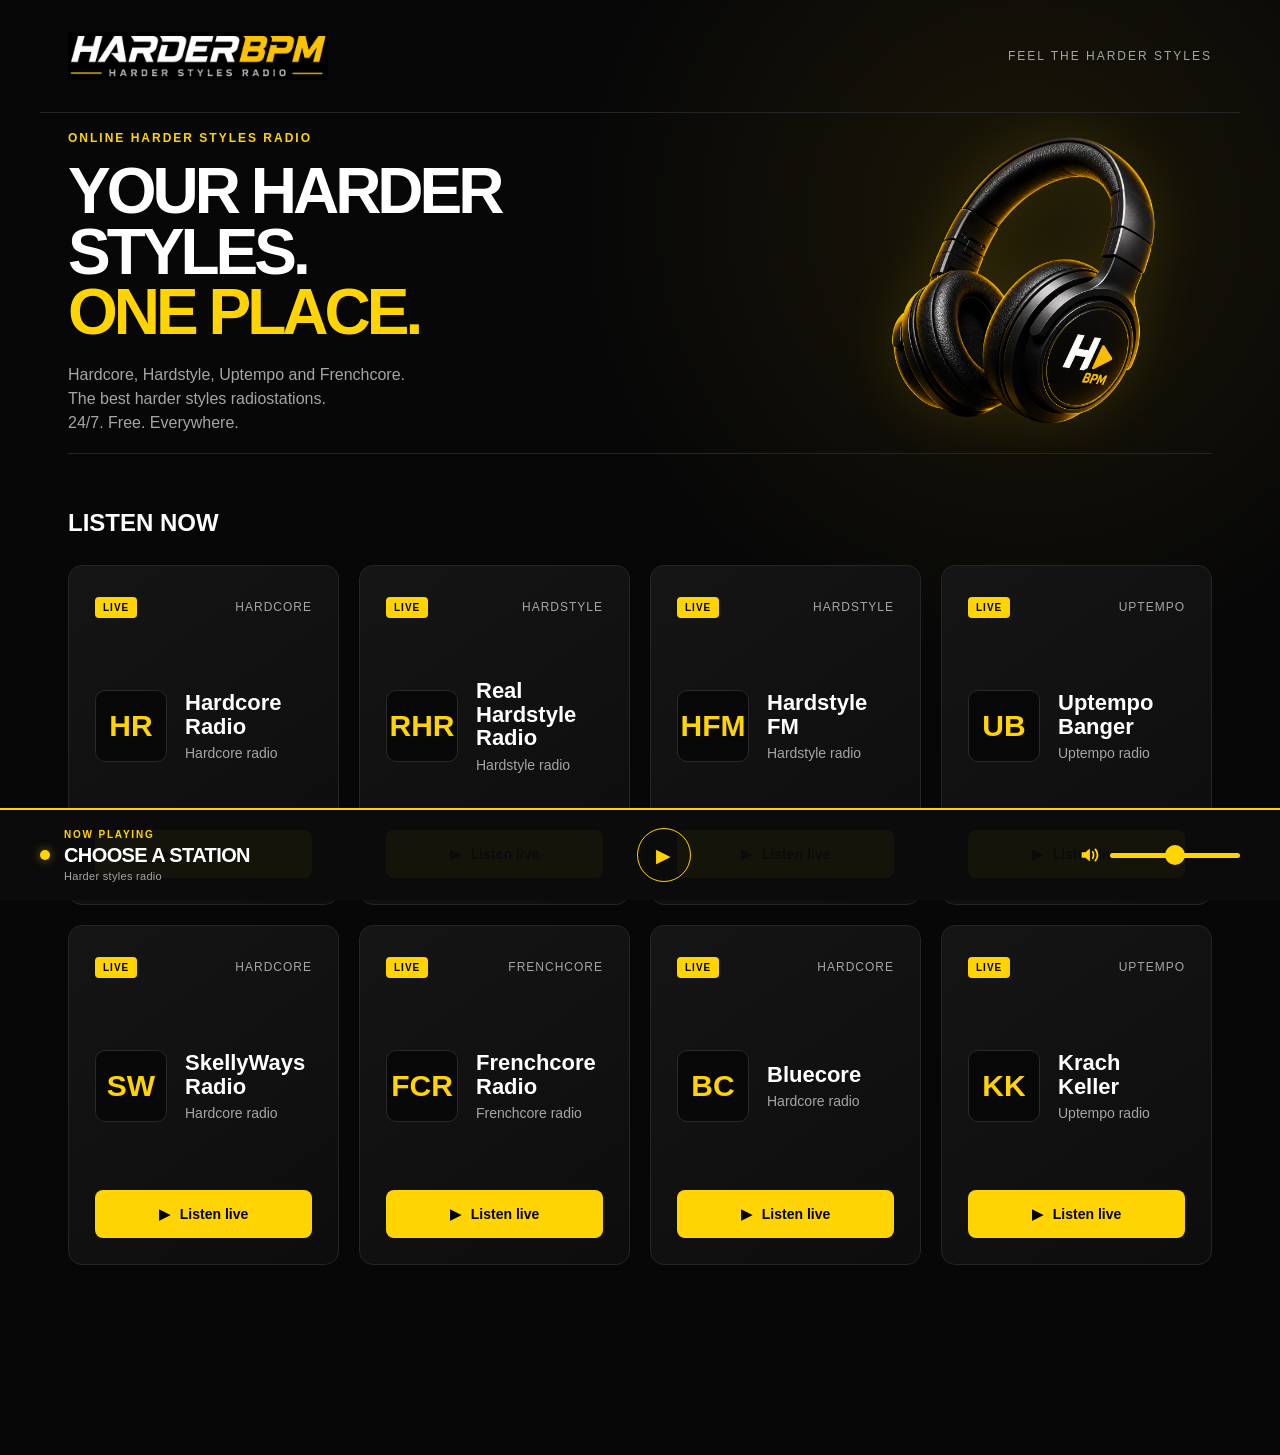
==== index.html @ 5aee7e1a "Update index.html" ====
<!DOCTYPE html>
<html lang="en">
<head>
  <meta charset="UTF-8">
  <meta name="viewport" content="width=device-width, initial-scale=1.0">

  <link rel="icon" type="image/png" sizes="32x32" href="/favicon-32x32.png">
  <link rel="apple-touch-icon" sizes="180x180" href="/apple-touch-icon.png">

  <title>HarderBPM – Harder Styles Radio</title>

  <link rel="stylesheet" href="style.css?dev=1">
</head>

<body>

  <header class="site-header">
<a href="/" class="logo">
  <img src="harderbpm-logo.png" alt="HarderBPM">
</a>

    <div class="tagline">
      Feel the harder styles
    </div>
  </header>


  <main>

   <section class="hero">

  <div class="hero-content">

    <div class="hero-text-block">

      <p class="eyebrow">
        ONLINE HARDER STYLES RADIO
      </p>

      <h1>
        YOUR HARDER STYLES.<br>
        <span>ONE PLACE.</span>
      </h1>

      <p class="hero-text">
        Hardcore, Hardstyle, Uptempo and Frenchcore.<br>
        The best harder styles radiostations.<br>
        24/7. Free. Everywhere.
      </p>

    </div>


    <div class="hero-image">
      <img
        src="koptelefoon-hero.png"
        alt=""
        aria-hidden="true"
      >
    </div>

  </div>

</section>


    <section class="stations">

      <h2>Listen now</h2>

      <div id="station-list">
        <!-- Stations worden hier door app.js geplaatst -->
      </div>

    </section>

  </main>


<div class="player" id="player">

  <div class="player-info">
    <div class="player-live-dot"></div>

    <div class="player-text">
      <div class="player-label">NOW PLAYING</div>
      <div id="player-station-name">Choose a station</div>
      <div id="player-station-genre" class="player-genre">
        Harder styles radio
      </div>
    </div>
  </div>

  <div class="player-controls">

    <button
      id="player-button"
      class="player-button"
      type="button"
      aria-label="Play or pause stream"
    >
      ▶
    </button>

  </div>

  <div class="player-volume">

    <span class="volume-icon" aria-hidden="true">
  <svg viewBox="0 0 24 24">
    <path d="M4 9v6h4l5 4V5L8 9H4z"/>
    <path d="M16 8.5c1.3 1.3 1.3 5.7 0 7"
          fill="none"
          stroke="currentColor"
          stroke-width="2"
          stroke-linecap="round"/>
    <path d="M19 6c3 3 3 9 0 12"
          fill="none"
          stroke="currentColor"
          stroke-width="2"
          stroke-linecap="round"/>
  </svg>
</span>

    <input
      id="volume-slider"
      type="range"
      min="0"
      max="1"
      step="0.05"
      value="0.5"
      aria-label="Volume"
    >

  </div>

  <audio id="audio-player"></audio>

</div>


  <script src="app.js?dev=1"></script>

</body>
</html>
---- style.css ----
/* =========================
   HarderBPM - Base
========================= */

* {
  box-sizing: border-box;
  margin: 0;
  padding: 0;
}

:root {
  --background: #070707;
  --surface: #111111;
  --surface-light: #181818;
  --text: #ffffff;
  --muted: #a5a5a5;
  --yellow: #ffd400;
  --border: #252525;
}

html {
  background: var(--background);
}

body {
  min-height: 100vh;
  background:
    radial-gradient(circle at 80% 15%, rgba(255, 212, 0, 0.08), transparent 28%),
    var(--background);

  color: var(--text);
  font-family: Arial, Helvetica, sans-serif;

  padding-bottom: 110px;
}


/* =========================
   Header
========================= */

.site-header {
  max-width: 1200px;
  margin: 0 auto;
  padding: 32px 28px;

  display: flex;
  align-items: center;
  justify-content: space-between;

  border-bottom: 1px solid var(--border);
}

.logo {
  display: inline-flex;
  align-items: center;
}

.logo img {
  display: block;
  width: 260px;
  max-width: 42vw;
  height: auto;
}

.tagline {
  color: var(--muted);
  font-size: 12px;
  text-transform: uppercase;
  letter-spacing: 2px;
}


/* =========================
   Main
========================= */

main {
  max-width: 1200px;
  margin: 0 auto;
  padding: 0 28px;
}


/* =========================
   Hero
========================= */

.hero {
  position: relative;
  min-height: 340px;
  overflow: hidden;

  border-bottom: 1px solid var(--border);
}

.hero-content {
  min-height: 340px;

  display: grid;
  grid-template-columns: minmax(0, 1.1fr) minmax(280px, 0.9fr);
  align-items: center;
  gap: 20px;
}

.hero-text-block {
  position: relative;
  z-index: 2;
}

.eyebrow {
  color: var(--yellow);

  font-size: 12px;
  font-weight: 700;
  letter-spacing: 2px;

  margin-bottom: 16px;
}

.hero h1 {
  max-width: 640px;

  font-size: clamp(40px, 5vw, 64px);
  line-height: 0.95;

  text-transform: uppercase;
  letter-spacing: -4px;

  margin-bottom: 20px;
}

.hero h1 span {
  color: var(--yellow);
}

.hero-text {
  color: var(--muted);

  max-width: 520px;

  font-size: 16px;
  line-height: 1.5;
}

.hero-image {
  height: 340px;

  display: flex;
  align-items: center;
  justify-content: flex-end;

  overflow: hidden;
}

.hero-image img {
  display: block;

  width: min(440px, 100%);
  height: auto;

  object-fit: contain;

  filter: drop-shadow(0 0 30px rgba(255, 212, 0, 0.12));
}
/* =========================
   Stations
========================= */

.stations {
  padding: 55px 0 80px;
}

.stations h2 {
  font-size: 24px;
  text-transform: uppercase;
  margin-bottom: 28px;
}

#station-list {
  display: grid;

  grid-template-columns:
    repeat(auto-fill, minmax(220px, 1fr));

  gap: 20px;
}


/* =========================
   Player
========================= */

.player {
  position: fixed;

  left: 0;
  right: 0;
  bottom: 0;

  min-height: 90px;

  padding: 18px max(28px, calc((100vw - 1200px) / 2));

  background: rgba(12, 12, 12, 0.96);

  border-top: 2px solid var(--yellow);

  display: flex;
  align-items: center;
  justify-content: space-between;

  z-index: 100;
}

.player-info {
  display: flex;
  align-items: center;
  gap: 14px;
}

.player-live-dot {
  width: 10px;
  height: 10px;

  flex-shrink: 0;

  background: var(--yellow);
  border-radius: 50%;

  box-shadow: 0 0 10px rgba(255, 212, 0, 0.5);
}

.player-label {
  color: var(--yellow);

  font-size: 10px;
  font-weight: 900;

  text-transform: uppercase;
  letter-spacing: 1.8px;

  margin-bottom: 5px;
}

#player-station-name {
  color: #ffffff;

  font-size: 20px;
  font-weight: 900;

  line-height: 1;
  letter-spacing: -0.6px;
  text-transform: uppercase;
}

.player-genre {
  color: var(--muted);

  font-size: 11px;
  font-weight: 400;

  margin-top: 5px;
  letter-spacing: 0.3px;
}

.player-button {
  width: 54px;
  height: 54px;

  border-radius: 50%;

  border: 1px solid var(--yellow);

  background: transparent;
  color: var(--yellow);

  font-size: 19px;

  cursor: pointer;
}

/* =========================
   Volume slider
========================= */

.volume-icon {
  width: 22px;
  height: 22px;

  display: flex;
  align-items: center;
  justify-content: center;

  color: var(--yellow);
}

.volume-icon svg {
  width: 100%;
  height: 100%;
  fill: currentColor;
}

.player-volume {
  display: flex;
  align-items: center;
  gap: 10px;
}

.volume-icon {
  font-size: 15px;
}

#volume-slider {
  width: 130px;
  height: 5px;

  appearance: none;
  -webkit-appearance: none;

  background: #333333;
  border-radius: 999px;

  cursor: pointer;
  outline: none;
}

/* Chrome / Edge / Safari */

#volume-slider::-webkit-slider-runnable-track {
  height: 5px;
  background: var(--yellow);
  border-radius: 999px;
}

#volume-slider::-webkit-slider-thumb {
  -webkit-appearance: none;
  appearance: none;

  width: 20px;
  height: 20px;

  margin-top: -7.5px;

  border: 0;
  border-radius: 50%;

  background: var(--yellow);

  cursor: pointer;
}

/* Firefox */

#volume-slider::-moz-range-track {
  height: 5px;
  background: #333333;
  border-radius: 999px;
}

#volume-slider::-moz-range-progress {
  height: 5px;
  background: var(--yellow);
  border-radius: 999px;
}

#volume-slider::-moz-range-thumb {
  width: 20px;
  height: 20px;

  border: 0;
  border-radius: 50%;

  background: var(--yellow);

  cursor: pointer;
}

/* =========================
   Station card
========================= */

.station-card {
  max-width: 420px;
  height: 340px;
  padding: 26px;

  background: linear-gradient(145deg, #151515, #0d0d0d);
  border: 1px solid var(--border);
  border-radius: 14px;

  display: grid;
  grid-template-rows: 30px 1fr 48px;
  gap: 18px;
}


/* bovenste regel */

.station-card-top {
  display: flex;
  justify-content: space-between;
  align-items: center;
}

.station-badge {
  background: var(--yellow);
  color: #000;

  font-size: 10px;
  font-weight: 900;
  letter-spacing: 1px;

  padding: 5px 8px;
  border-radius: 4px;
}

.station-genre {
  color: var(--muted);

  font-size: 12px;
  text-transform: uppercase;
  letter-spacing: 1px;
}


/* midden van de kaart */

.station-card-content {
  display: grid;
  grid-template-columns: 72px 1fr;
  align-items: center;
  gap: 18px;

  min-width: 0;
}

.station-icon {
  width: 72px;
  height: 72px;

  display: grid;
  place-items: center;

  border-radius: 10px;

  background: #080808;
  border: 1px solid #292929;

  color: var(--yellow);

  font-size: 30px;
  font-weight: 900;
}

.station-card-content > div:last-child {
  min-width: 0;
}

.station-card h3 {
  font-size: 22px;
  line-height: 1.08;

  margin-bottom: 7px;

  overflow-wrap: break-word;
}

.station-card p {
  color: var(--muted);
  font-size: 14px;
}


/* knop altijd op exact dezelfde plek */

.station-play-button {
  width: 100%;
  height: 48px;

  display: flex;
  align-items: center;
  justify-content: center;
  gap: 10px;

  border: 0;
  border-radius: 8px;

  background: var(--yellow);
  color: #000;

  font-size: 14px;
  font-weight: 800;

  cursor: pointer;
}

/* =========================
   Mobile
========================= */

@media (max-width: 650px) {

  .site-header {
    padding: 22px 18px;
  }

 .logo img {
    width: 210px;
    max-width: 70vw;
  }
   
  .tagline {
    display: none;
  }

  main {
    padding: 0 18px;
  }

.hero {
  min-height: 300px;
}

.hero-content {
  position: relative;

  min-height: 300px;

  display: block;

  padding: 34px 0 28px;
}

.hero-text-block {
  position: relative;
  z-index: 2;

  width: 72%;
}

.eyebrow {
  font-size: 10px;
  margin-bottom: 14px;
}

.hero h1 {
  font-size: clamp(34px, 10vw, 44px);
  line-height: 0.95;
  letter-spacing: -2px;

  margin-bottom: 16px;
}

.hero-text {
  font-size: 13px;
  line-height: 1.45;
}

.hero-image {
  position: absolute;

  right: -10px;
  bottom: -10px;

  width: 200px;
  height: 230px;

  z-index: 1;

  opacity: 0.72;
}

.hero-image img {
  width: 100%;
  max-width: none;
}

  .stations {
    padding-top: 38px;
  }

  .player {
    min-height: 78px;
    padding: 12px 18px;
  }

  .player-button {
    width: 48px;
    height: 48px;
  }

}

/* =========================
   Tablet Hero
========================= */

@media (max-width: 900px) and (min-width: 651px) {

  .hero,
  .hero-content {
    min-height: 310px;
  }

  .hero-content {
    grid-template-columns: minmax(0, 1.2fr) minmax(220px, 0.8fr);
  }

  .hero h1 {
    font-size: clamp(38px, 6vw, 52px);
    letter-spacing: -3px;
  }

  .hero-image {
    height: 310px;
  }

  .hero-image img {
    width: 340px;
    max-width: 100%;
  }
}
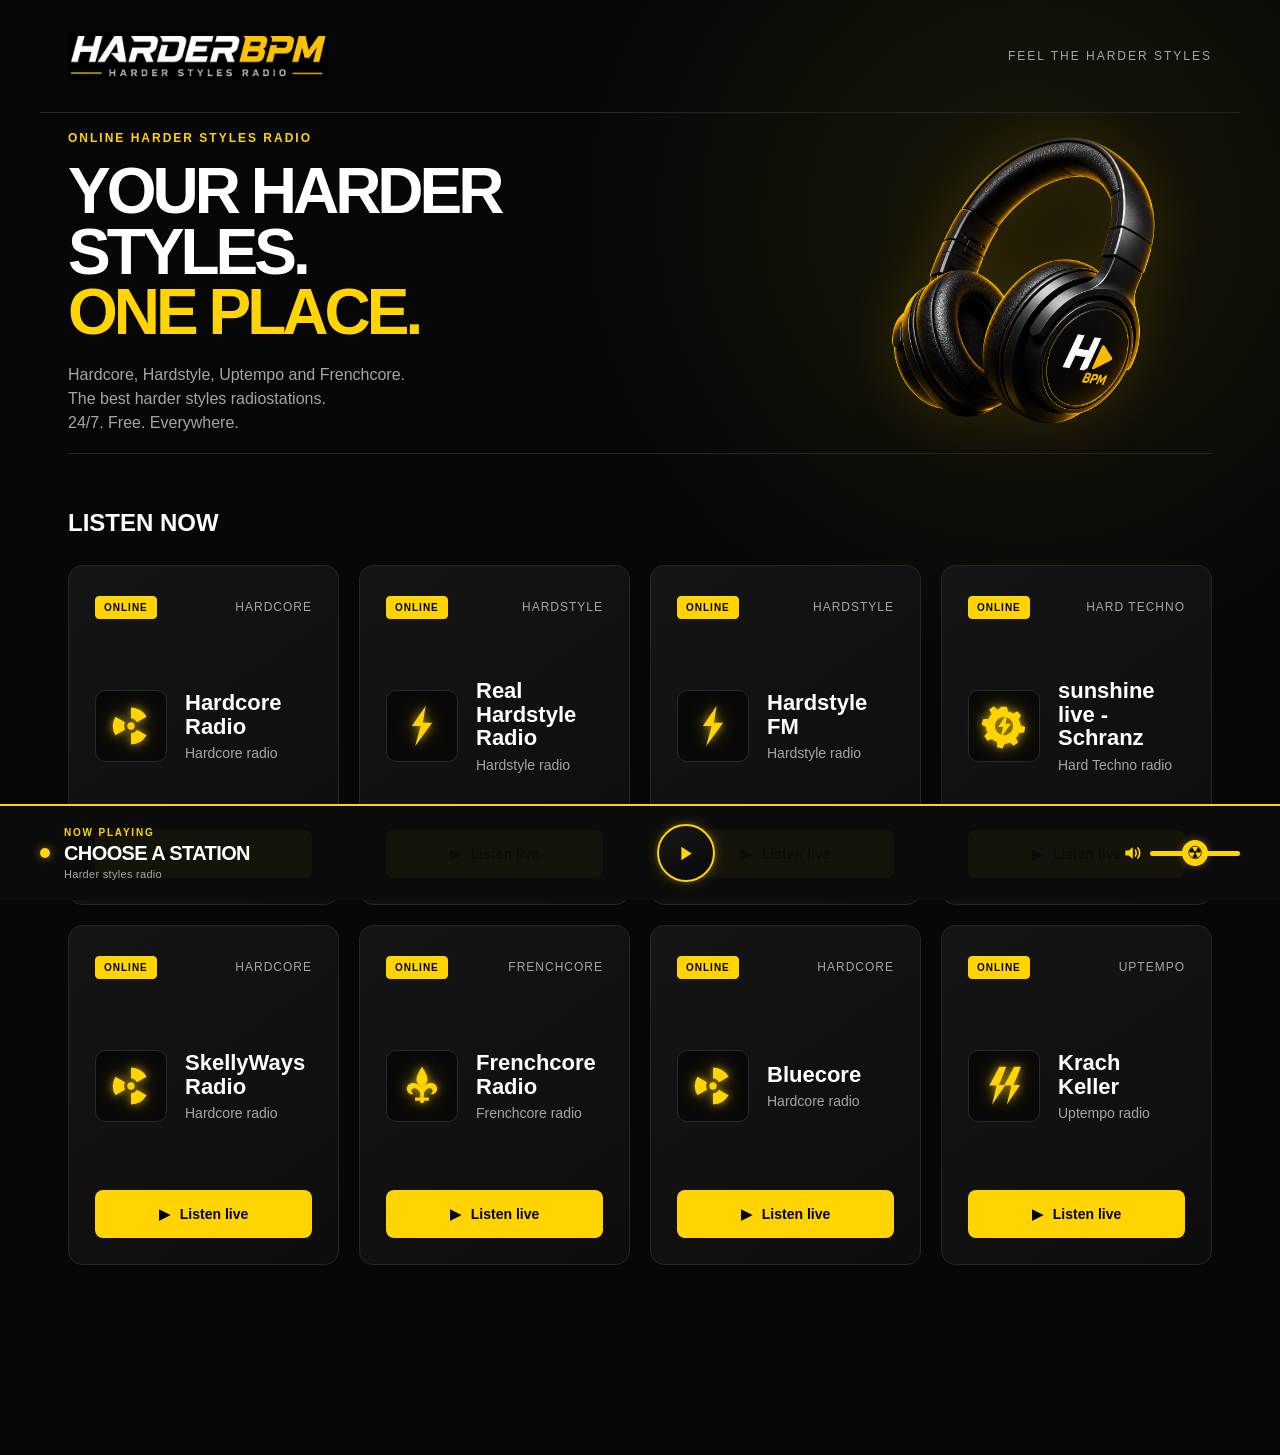
==== commit 53c4c026: "Update index.html" ====
--- a/index.html
+++ b/index.html
@@ -1,6 +1,17 @@
 <!DOCTYPE html>
 <html lang="en">
 <head>
+  
+  <!-- Google tag (gtag.js) -->
+<script async src="https://www.googletagmanager.com/gtag/js?id=G-HGQQQMVZG4"></script>
+<script>
+  window.dataLayer = window.dataLayer || [];
+  function gtag(){dataLayer.push(arguments);}
+  gtag('js', new Date());
+
+  gtag('config', 'G-HGQQQMVZG4');
+</script>
+  
   <meta charset="UTF-8">
   <meta name="viewport" content="width=device-width, initial-scale=1.0">
 
--- a/style.css
+++ b/style.css
@@ -265,19 +265,60 @@
 }
 
 .player-button {
-  width: 54px;
-  height: 54px;
+  width: 58px;
+  height: 58px;
+
+  display: flex;
+  align-items: center;
+  justify-content: center;
+
+  flex-shrink: 0;
 
   border-radius: 50%;
-
-  border: 1px solid var(--yellow);
-
-  background: transparent;
+  border: 2px solid var(--yellow);
+
+  background: linear-gradient(
+    145deg,
+    #181818,
+    #080808
+  );
+
   color: var(--yellow);
 
-  font-size: 19px;
+  font-size: 20px;
+  font-weight: 900;
 
   cursor: pointer;
+
+  box-shadow:
+    0 0 0 3px rgba(255, 212, 0, 0.06),
+    0 0 14px rgba(255, 212, 0, 0.22);
+
+  transition:
+    transform 0.15s ease,
+    box-shadow 0.15s ease,
+    background 0.15s ease;
+}
+
+.player-button:hover {
+  background: #151515;
+
+  box-shadow:
+    0 0 0 3px rgba(255, 212, 0, 0.10),
+    0 0 20px rgba(255, 212, 0, 0.38);
+
+  transform: scale(1.05);
+}
+
+.player-button:active {
+  transform: scale(0.96);
+}
+
+.player-button svg {
+  width: 25px;
+  height: 25px;
+  fill: currentColor;
+  display: block;
 }
 
 /* =========================
@@ -377,6 +418,58 @@
 }
 
 /* =========================
+   HarderBPM Nuclear Volume Thumb
+========================= */
+
+/* Chrome, Edge, Safari */
+#volume-slider::-webkit-slider-thumb {
+  -webkit-appearance: none;
+  appearance: none;
+
+  width: 26px;
+  height: 26px;
+
+  margin-top: -10.5px;
+
+  border: 2px solid var(--yellow);
+  border-radius: 50%;
+
+  background-color: var(--yellow);
+
+  background-image: url("data:image/svg+xml,%3Csvg xmlns='http://www.w3.org/2000/svg' viewBox='0 0 100 100'%3E%3Ctext x='50' y='73' text-anchor='middle' font-size='72' font-family='Arial' fill='%23000000'%3E%E2%98%A2%3C/text%3E%3C/svg%3E");
+
+  background-repeat: no-repeat;
+  background-position: center;
+  background-size: 21px 21px;
+
+  cursor: pointer;
+
+  box-shadow: 0 0 9px rgba(255, 212, 0, 0.35);
+}
+
+
+/* Firefox */
+#volume-slider::-moz-range-thumb {
+  width: 22px;
+  height: 22px;
+
+  border: 2px solid var(--yellow);
+  border-radius: 50%;
+
+  background-color: var(--yellow);
+
+  background-image: url("data:image/svg+xml,%3Csvg xmlns='http://www.w3.org/2000/svg' viewBox='0 0 100 100'%3E%3Ctext x='50' y='73' text-anchor='middle' font-size='72' font-family='Arial' fill='%23000000'%3E%E2%98%A2%3C/text%3E%3C/svg%3E");
+
+  background-repeat: no-repeat;
+  background-position: center;
+  background-size: 18px 18px;
+
+  cursor: pointer;
+
+  box-shadow: 0 0 9px rgba(255, 212, 0, 0.35);
+}
+
+/* =========================
    Station card
 ========================= */
 
@@ -415,6 +508,54 @@
   border-radius: 4px;
 }
 
+/* =========================
+   Station status
+========================= */
+
+.station-badge.status-online {
+  background: var(--yellow);
+  color: #000;
+  border: 1px solid var(--yellow);
+}
+
+.station-badge.status-unstable {
+  background: #080808;
+  color: var(--yellow);
+  border: 1px solid var(--yellow);
+
+  box-shadow:
+    0 0 10px rgba(255, 212, 0, 0.18);
+}
+
+.station-badge.status-offline {
+  background: #080808;
+  color: #ff3b30;
+  border: 1px solid #ff3b30;
+
+  box-shadow:
+    0 0 10px rgba(255, 59, 48, 0.20);
+}
+
+.station-card.is-offline {
+  border-color: rgba(255, 59, 48, 0.45);
+}
+
+.station-card.is-offline .station-play-button {
+  background: #080808;
+  color: #ff3b30;
+
+  border: 1px solid #ff3b30;
+
+  box-shadow: none;
+
+  cursor: not-allowed;
+}
+
+.station-card.is-offline .station-play-button:hover {
+  transform: none;
+  box-shadow: none;
+}
+
 .station-genre {
   color: var(--muted);
 
@@ -453,6 +594,46 @@
   font-weight: 900;
 }
 
+.station-icon svg {
+  width: 46px;
+  height: 46px;
+
+  fill: var(--yellow);
+  display: block;
+
+  filter:
+    drop-shadow(0 0 4px rgba(255, 212, 0, 0.65))
+    drop-shadow(0 0 10px rgba(255, 212, 0, 0.25));
+}
+
+.station-card {
+  transition:
+    border-color 0.2s ease,
+    transform 0.2s ease,
+    box-shadow 0.2s ease;
+}
+
+.station-icon svg {
+  transition: filter 0.2s ease;
+}
+
+@media (hover: hover) {
+  .station-card:hover {
+    border-color: rgba(255, 212, 0, 0.35);
+    transform: translateY(-3px);
+
+    box-shadow:
+      0 8px 28px rgba(0, 0, 0, 0.35),
+      0 0 18px rgba(255, 212, 0, 0.05);
+  }
+
+  .station-card:hover .station-icon svg {
+    filter:
+      drop-shadow(0 0 5px rgba(255, 212, 0, 0.9))
+      drop-shadow(0 0 14px rgba(255, 212, 0, 0.45));
+  }
+}
+
 .station-card-content > div:last-child {
   min-width: 0;
 }
@@ -493,6 +674,60 @@
   font-weight: 800;
 
   cursor: pointer;
+   transition:
+  transform 0.18s ease,
+  box-shadow 0.18s ease,
+  background 0.18s ease;
+}
+
+.station-play-icon {
+  display: inline-block;
+
+  transition: transform 0.18s ease;
+}
+
+@media (hover: hover) {
+
+  .station-play-button:hover {
+    transform: translateY(-2px);
+
+    background: #ffdf33;
+
+    box-shadow:
+      0 5px 18px rgba(255, 212, 0, 0.25),
+      0 0 14px rgba(255, 212, 0, 0.18);
+  }
+
+  .station-play-button:hover .station-play-icon {
+    transform: translateX(3px);
+  }
+
+  .station-play-button:active {
+    transform: translateY(0) scale(0.98);
+  }
+}
+
+/* =========================
+   Active station
+========================= */
+
+.station-card.is-playing {
+  border-color: rgba(255, 212, 0, 0.65);
+
+  box-shadow:
+    0 0 0 1px rgba(255, 212, 0, 0.08),
+    0 0 22px rgba(255, 212, 0, 0.08);
+}
+
+.station-card.is-playing .station-play-button {
+  background: #080808;
+  color: var(--yellow);
+
+  border: 1px solid var(--yellow);
+
+  box-shadow:
+    inset 0 0 12px rgba(255, 212, 0, 0.04),
+    0 0 12px rgba(255, 212, 0, 0.12);
 }
 
 /* =========================
@@ -580,16 +815,84 @@
     padding-top: 38px;
   }
 
-  .player {
-    min-height: 78px;
-    padding: 12px 18px;
-  }
-
-  .player-button {
-    width: 48px;
-    height: 48px;
-  }
-
+.player {
+  min-height: 110px;
+  padding: 14px 18px;
+
+  display: grid;
+  grid-template-columns: minmax(0, 1fr) auto auto;
+  align-items: center;
+  gap: 18px;
+}
+
+.player-info {
+  min-width: 0;
+  gap: 12px;
+}
+
+.player-text {
+  min-width: 0;
+}
+
+.player-live-dot {
+  width: 10px;
+  height: 10px;
+}
+
+.player-label {
+  font-size: 9px;
+  letter-spacing: 1.5px;
+  margin-bottom: 5px;
+}
+
+#player-station-name {
+  font-size: 17px;
+  line-height: 1.05;
+
+  white-space: nowrap;
+  overflow: hidden;
+  text-overflow: ellipsis;
+}
+
+.player-genre {
+  font-size: 10px;
+  margin-top: 5px;
+}
+
+.player-button {
+  width: 54px;
+  height: 54px;
+  font-size: 20px;
+}
+
+.player-button svg {
+    width: 23px;
+    height: 23px;
+  }
+}
+
+.player-volume {
+  display: flex;
+  align-items: center;
+  gap: 8px;
+}
+
+.volume-icon {
+  width: 20px;
+  height: 20px;
+}
+
+#volume-slider {
+  width: 90px;
+}
+
+   /* Nuclear symbool groter op mobiel */
+#volume-slider::-webkit-slider-thumb {
+  background-size: 25px 25px;
+}
+
+#volume-slider::-moz-range-thumb {
+  background-size: 22px 22px;
 }
 
 /* =========================
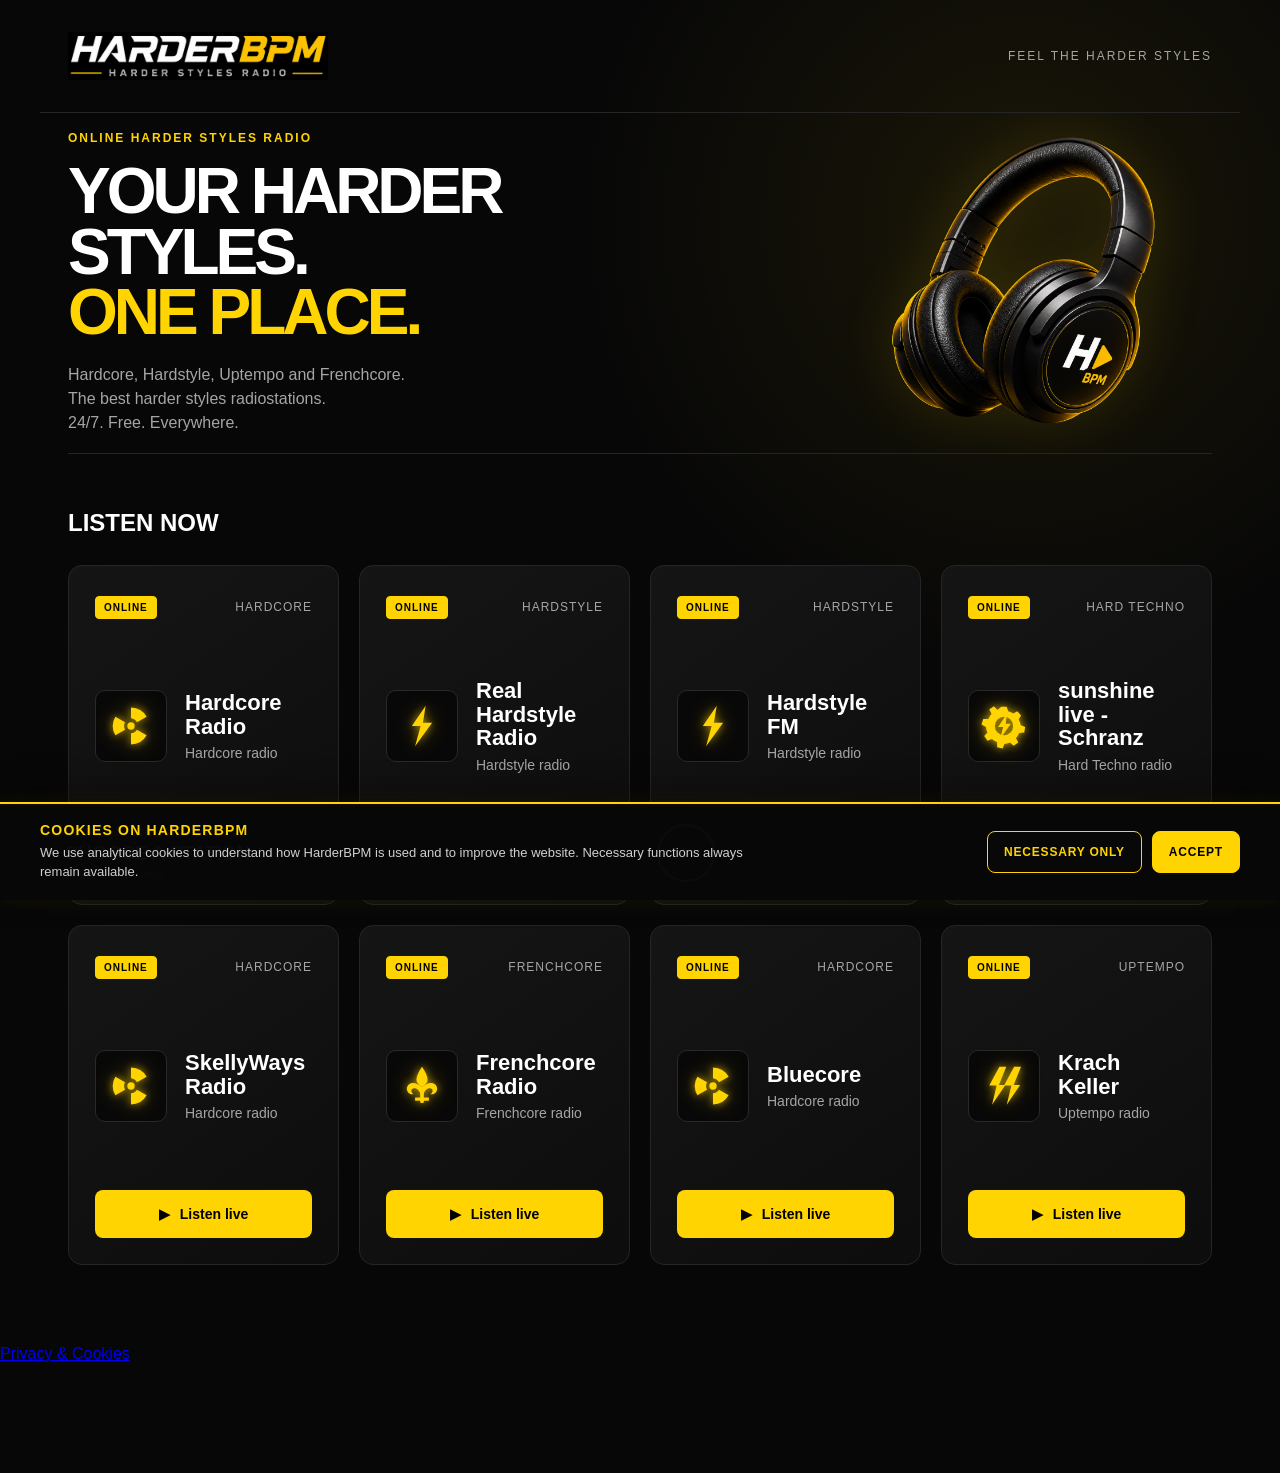
==== commit 905c5070: "Update index.html" ====
--- a/index.html
+++ b/index.html
@@ -1,16 +1,36 @@
 <!DOCTYPE html>
 <html lang="en">
 <head>
-  
-  <!-- Google tag (gtag.js) -->
-<script async src="https://www.googletagmanager.com/gtag/js?id=G-HGQQQMVZG4"></script>
+
+<!-- Google Consent Mode -->
 <script>
   window.dataLayer = window.dataLayer || [];
   function gtag(){dataLayer.push(arguments);}
+
+  gtag('consent', 'default', {
+    'analytics_storage': 'denied',
+    'ad_storage': 'denied',
+    'ad_user_data': 'denied',
+    'ad_personalization': 'denied'
+  });
+
+  const harderbpmConsent = localStorage.getItem('harderbpm-cookie-consent');
+
+  if (harderbpmConsent === 'accepted') {
+    gtag('consent', 'update', {
+      'analytics_storage': 'granted'
+    });
+  }
+</script>
+
+<!-- Google tag (gtag.js) -->
+<script async src="https://www.googletagmanager.com/gtag/js?id=G-HGQ0QMVZG4"></script>
+
+<script>
   gtag('js', new Date());
-
-  gtag('config', 'G-HGQQQMVZG4');
+  gtag('config', 'G-HGQ0QMVZG4');
 </script>
+  <!-- Google tag (gtag.js) -->
   
   <meta charset="UTF-8">
   <meta name="viewport" content="width=device-width, initial-scale=1.0">
@@ -152,5 +172,50 @@
 
   <script src="app.js?dev=1"></script>
 
+<!-- HarderBPM footer -->
+<footer class="site-footer">
+  <a href="/privacy.html">Privacy & Cookies</a>
+</footer>
+
+  <!-- Cookie banner -->
+  <div
+  id="cookie-banner"
+  class="cookie-banner"
+  role="dialog"
+  aria-label="Cookie preferences"
+  hidden
+>
+  <div class="cookie-content">
+    <div class="cookie-text">
+      <strong>Cookies on HarderBPM</strong>
+
+      <p>
+        We use analytical cookies to understand how HarderBPM is used
+        and to improve the website. Necessary functions always remain available.
+      </p>
+    </div>
+
+    <div class="cookie-actions">
+      <button
+        id="cookie-reject"
+        class="cookie-button cookie-button-secondary"
+        type="button"
+      >
+        Necessary only
+      </button>
+
+      <button
+        id="cookie-accept"
+        class="cookie-button cookie-button-primary"
+        type="button"
+      >
+        Accept
+      </button>
+    </div>
+  </div>
+</div>
+
+<script src="consent.js"></script>
+
 </body>
 </html>
--- a/style.css
+++ b/style.css
@@ -924,3 +924,125 @@
     max-width: 100%;
   }
 }
+
+/* =========================
+   Cookie banner
+========================= */
+
+.cookie-banner {
+  position: fixed;
+
+  left: 0;
+  right: 0;
+  bottom: 0;
+
+  z-index: 1000;
+
+  padding: 18px 22px;
+
+  background: rgba(8, 8, 8, 0.98);
+
+  border-top: 2px solid var(--yellow);
+
+  box-shadow:
+    0 -8px 30px rgba(0, 0, 0, 0.45),
+    0 0 18px rgba(255, 212, 0, 0.08);
+}
+
+.cookie-content {
+  max-width: 1200px;
+  margin: 0 auto;
+
+  display: flex;
+  align-items: center;
+  justify-content: space-between;
+  gap: 24px;
+}
+
+.cookie-text {
+  max-width: 720px;
+}
+
+.cookie-text strong {
+  display: block;
+
+  color: var(--yellow);
+
+  font-size: 14px;
+  font-weight: 900;
+
+  text-transform: uppercase;
+  letter-spacing: 1.2px;
+
+  margin-bottom: 6px;
+}
+
+.cookie-text p {
+  color: #d0d0d0;
+
+  font-size: 13px;
+  line-height: 1.45;
+}
+
+.cookie-actions {
+  display: flex;
+  align-items: center;
+  gap: 10px;
+
+  flex-shrink: 0;
+}
+
+.cookie-button {
+  min-height: 42px;
+
+  padding: 0 16px;
+
+  border-radius: 8px;
+
+  font-size: 12px;
+  font-weight: 900;
+
+  text-transform: uppercase;
+  letter-spacing: 0.8px;
+
+  cursor: pointer;
+}
+
+.cookie-button-primary {
+  background: var(--yellow);
+  color: #000;
+
+  border: 1px solid var(--yellow);
+}
+
+.cookie-button-secondary {
+  background: #080808;
+  color: var(--yellow);
+
+  border: 1px solid var(--yellow);
+}
+
+.cookie-button:hover {
+  box-shadow:
+    0 0 14px rgba(255, 212, 0, 0.22);
+}
+
+@media (max-width: 650px) {
+  .cookie-banner {
+    padding: 16px 18px;
+  }
+
+  .cookie-content {
+    flex-direction: column;
+    align-items: stretch;
+    gap: 14px;
+  }
+
+  .cookie-actions {
+    width: 100%;
+  }
+
+  .cookie-button {
+    flex: 1;
+  }
+}
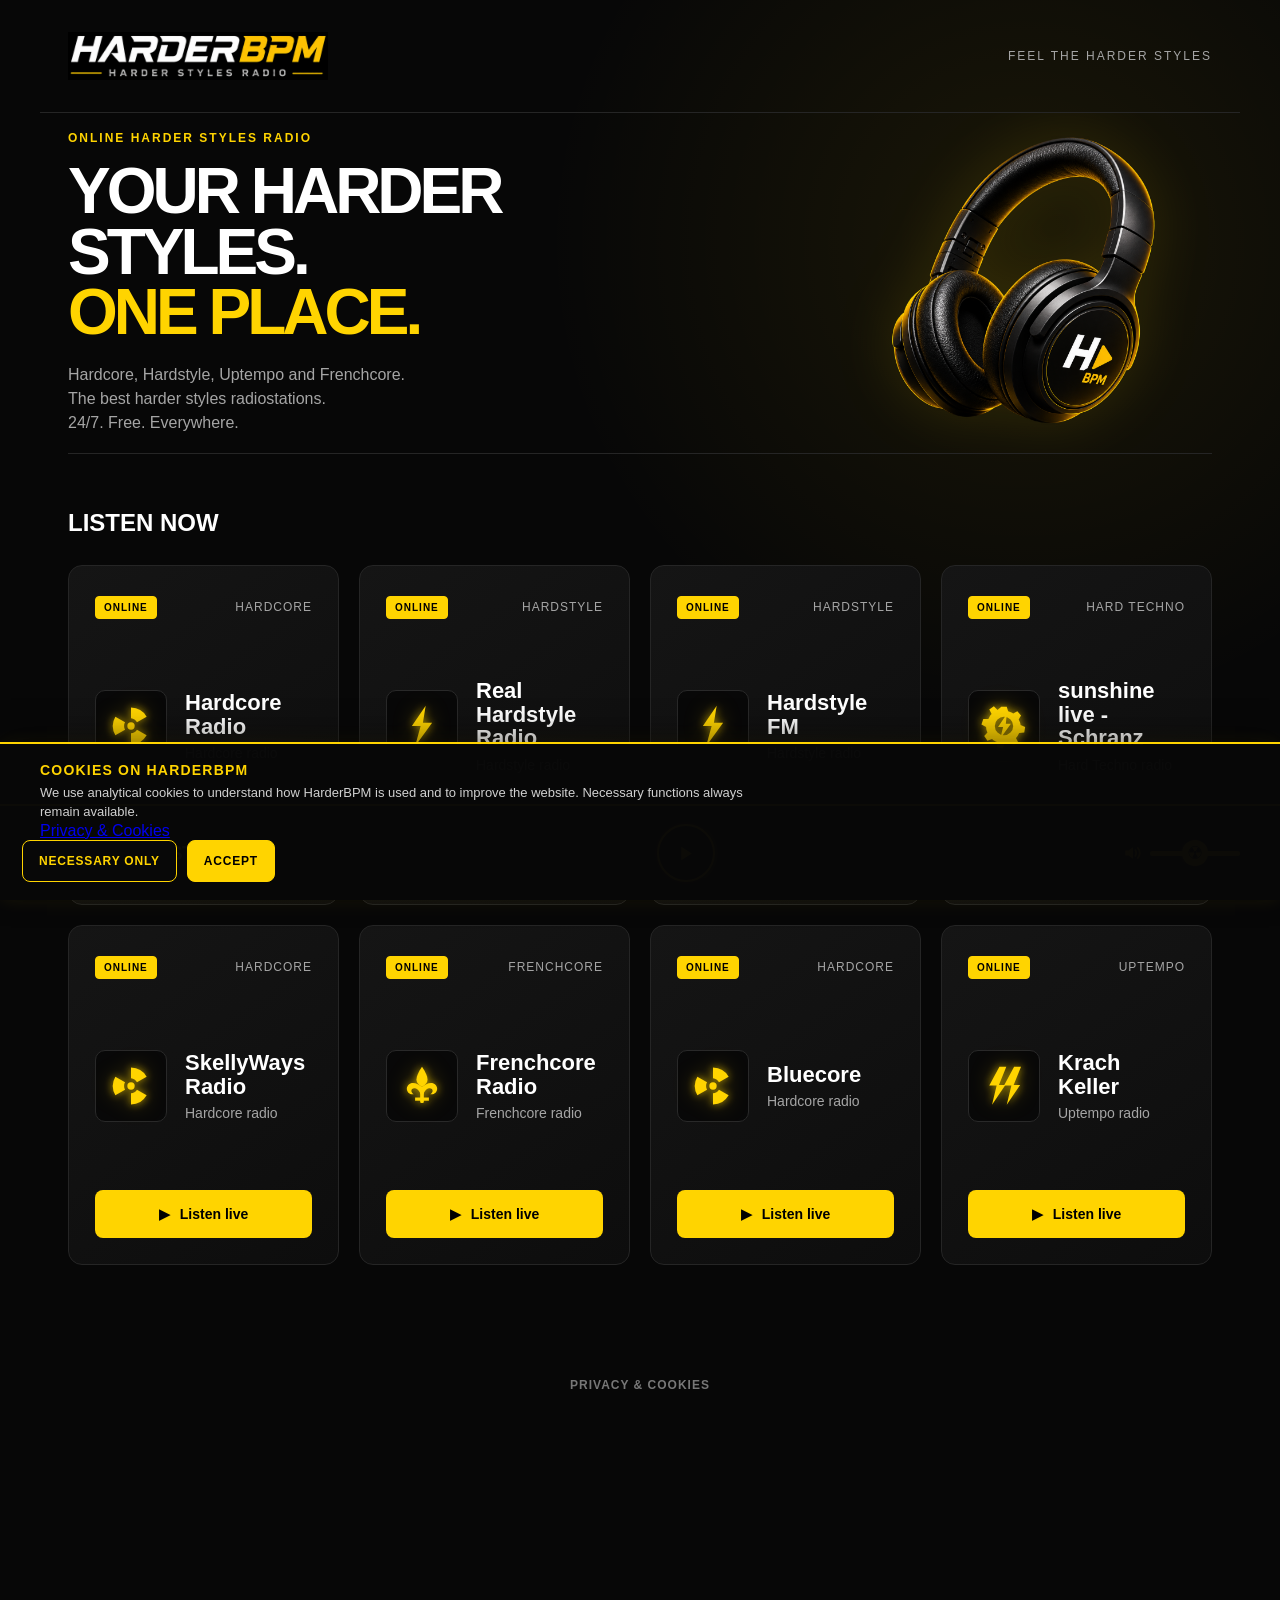
==== commit 53128109: "Update index.html" ====
--- a/index.html
+++ b/index.html
@@ -186,13 +186,21 @@
   hidden
 >
   <div class="cookie-content">
-    <div class="cookie-text">
-      <strong>Cookies on HarderBPM</strong>
-
-      <p>
-        We use analytical cookies to understand how HarderBPM is used
-        and to improve the website. Necessary functions always remain available.
-      </p>
+   <div class="cookie-text">
+  <strong>Cookies on HarderBPM</strong>
+
+  <p>
+    We use analytical cookies to understand how HarderBPM is used
+    and to improve the website. Necessary functions always remain available.
+  </p>
+
+  <a
+    href="/privacy.html"
+    class="cookie-privacy-link"
+  >
+    Privacy & Cookies
+  </a>
+</div>
     </div>
 
     <div class="cookie-actions">
--- a/style.css
+++ b/style.css
@@ -1046,3 +1046,25 @@
     flex: 1;
   }
 }
+
+/* =========================
+   Footer
+========================= */
+
+.site-footer {
+  padding: 30px 20px 110px;
+  text-align: center;
+}
+
+.site-footer a {
+  color: #777;
+  font-size: 12px;
+  font-weight: 700;
+  text-decoration: none;
+  text-transform: uppercase;
+  letter-spacing: 1px;
+}
+
+.site-footer a:hover {
+  color: var(--yellow);
+}
